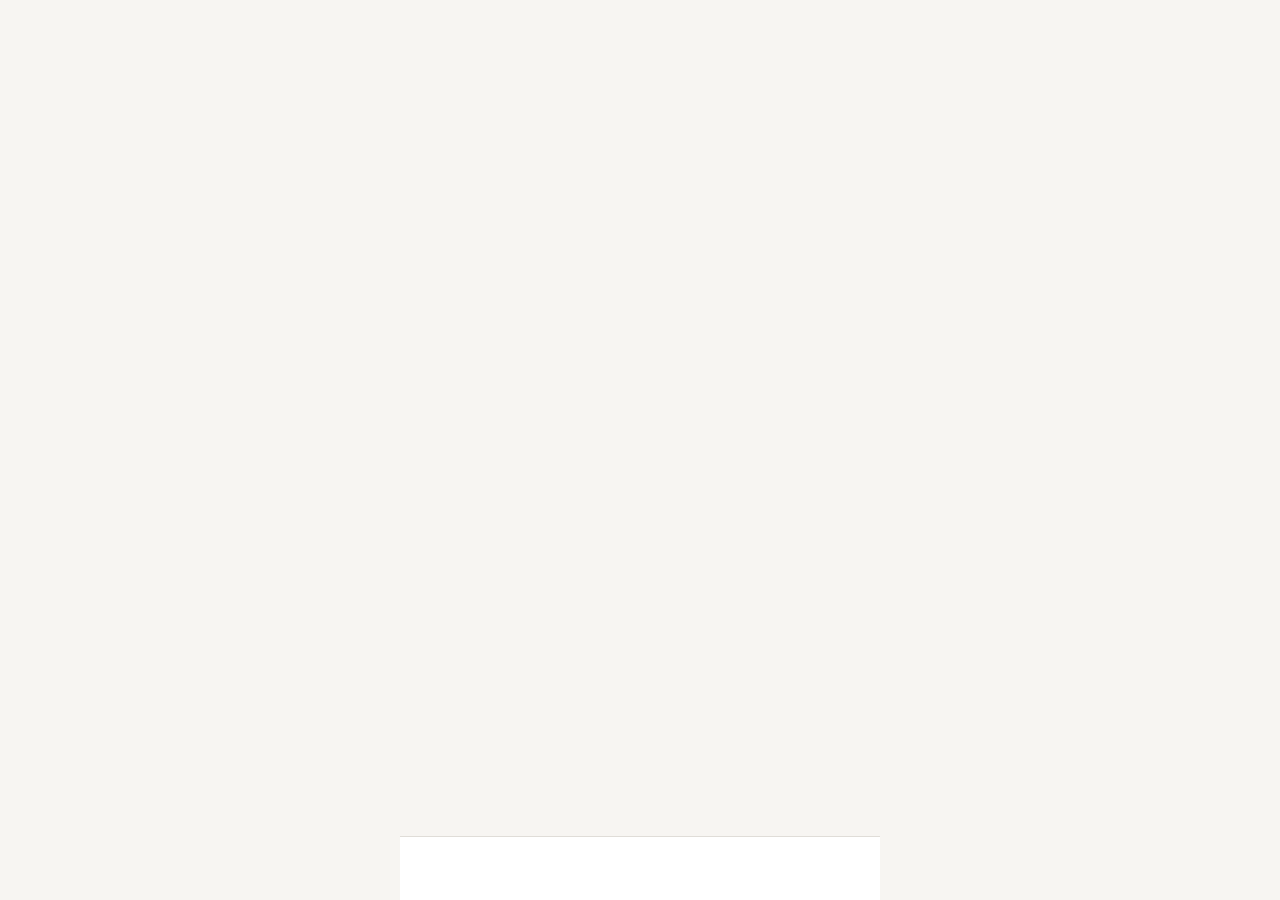
==== index.html @ 46a53cbb "Version 1 - actual code" ====
<!DOCTYPE html>
<html lang="sv" data-theme="light">
<head>
  <meta charset="UTF-8" />
  <meta name="viewport" content="width=device-width, initial-scale=1, viewport-fit=cover" />
  <meta name="theme-color" content="#2D6A4F" />
  <meta name="apple-mobile-web-app-capable" content="yes" />
  <meta name="apple-mobile-web-app-status-bar-style" content="default" />
  <meta name="apple-mobile-web-app-title" content="NGF Rörelse" />
  <meta name="description" content="Träningspass för Nynäshamns GF" />

  <title>NGF Rörelseapp</title>

  <!-- PWA -->
  <link rel="manifest" href="/manifest.json" />
  <link rel="apple-touch-icon" href="/icons/icon-192.png" />

  <!-- Styles -->
  <link rel="stylesheet" href="/css/app.css" />
</head>
<body>
  <div id="offline-banner" class="offline-banner hidden">Du är offline</div>
  <div id="app">
    <!-- Views are injected here -->
    <nav class="bottom-nav" id="bottom-nav"></nav>
  </div>

  <script type="module" src="/js/app.js"></script>
</body>
</html>
---- css/app.css ----
/* ── Reset ─────────────────────────────── */
*, *::before, *::after { box-sizing: border-box; margin: 0; padding: 0; }
html, body { height: 100%; font-size: 16px; }
body {
  font-family: -apple-system, 'DM Sans', 'Helvetica Neue', sans-serif;
  background: var(--bg);
  color: var(--text);
  line-height: 1.5;
  -webkit-font-smoothing: antialiased;
  transition: background 0.2s, color 0.2s;
}
button { font-family: inherit; cursor: pointer; }
a { color: inherit; }
input, textarea { font-family: inherit; }

/* ── Theme: Light (default) ─────────────── */
:root, [data-theme="light"] {
  --bg:           #F7F5F2;
  --surface:      #FFFFFF;
  --surface-alt:  #EDEBE7;
  --text:         #1A1A1A;
  --text-muted:   #6B6860;
  --accent:       #2D6A4F;
  --accent-text:  #FFFFFF;
  --border:       #E0DDD8;
  --shadow:       0 2px 12px rgba(0,0,0,0.07);
  --pill:         #E8F4EF;
  --pill-text:    #2D6A4F;
  --danger:       #D32F2F;
}

/* ── Theme: Dark ────────────────────────── */
[data-theme="dark"] {
  --bg:           #111110;
  --surface:      #1C1C1B;
  --surface-alt:  #252523;
  --text:         #F0EDE8;
  --text-muted:   #8A8880;
  --accent:       #4A9E7A;
  --accent-text:  #FFFFFF;
  --border:       #2E2D2B;
  --shadow:       0 2px 16px rgba(0,0,0,0.5);
  --pill:         #1E3D30;
  --pill-text:    #4A9E7A;
  --danger:       #EF5350;
}

/* ── Theme: Auto (follows system) ──────── */
@media (prefers-color-scheme: dark) {
  [data-theme="auto"] {
    --bg:           #111110;
    --surface:      #1C1C1B;
    --surface-alt:  #252523;
    --text:         #F0EDE8;
    --text-muted:   #8A8880;
    --accent:       #4A9E7A;
    --accent-text:  #FFFFFF;
    --border:       #2E2D2B;
    --shadow:       0 2px 16px rgba(0,0,0,0.5);
    --pill:         #1E3D30;
    --pill-text:    #4A9E7A;
    --danger:       #EF5350;
  }
}

/* ── Theme: Pink ────────────────────────── */
[data-theme="pink"] {
  --bg:           #FFF0F5;
  --surface:      #FFFFFF;
  --surface-alt:  #FFE4EF;
  --text:         #2A1420;
  --text-muted:   #8A5970;
  --accent:       #C2185B;
  --accent-text:  #FFFFFF;
  --border:       #F5C6D8;
  --shadow:       0 2px 12px rgba(194,24,91,0.08);
  --pill:         #FFE4EF;
  --pill-text:    #C2185B;
  --danger:       #D32F2F;
}

/* ── App shell ───────────────────────────── */
#app {
  max-width: 480px;
  margin: 0 auto;
  min-height: 100vh;
  display: flex;
  flex-direction: column;
  position: relative;
  overflow: hidden;
}

/* ── Views ───────────────────────────────── */
.view {
  flex: 1;
  overflow-y: auto;
  padding-bottom: 72px;
  animation: fadeIn 0.18s ease;
}
@keyframes fadeIn { from { opacity: 0; transform: translateY(6px); } to { opacity: 1; transform: none; } }

/* ── Header ──────────────────────────────── */
.app-header {
  padding: 10px 16px 12px;
  display: flex;
  align-items: center;
  justify-content: space-between;
  border-bottom: 1px solid var(--border);
  background: var(--surface);
  position: sticky;
  top: 0;
  z-index: 10;
}
.app-header h1 { font-size: 1.2rem; font-weight: 800; letter-spacing: -0.01em; }
.app-header .subtitle { font-size: 0.6rem; color: var(--text-muted); text-transform: uppercase; letter-spacing: 0.08em; }
.back-btn {
  background: none; border: none;
  font-size: 1.3rem; color: var(--text);
  padding: 0; line-height: 1;
}

/* ── Bottom nav ──────────────────────────── */
.bottom-nav {
  position: fixed;
  bottom: 0; left: 50%; transform: translateX(-50%);
  width: 100%; max-width: 480px;
  height: 64px;
  background: var(--surface);
  border-top: 1px solid var(--border);
  display: flex;
  align-items: center;
  justify-content: space-around;
  z-index: 20;
}
.nav-item {
  display: flex; flex-direction: column; align-items: center;
  gap: 2px; font-size: 0.6rem; font-weight: 500;
  color: var(--text-muted); cursor: pointer;
  padding: 6px 16px; border-radius: 10px;
  transition: all 0.15s;
}
.nav-item.active { font-weight: 700; color: var(--accent); background: var(--pill); }
.nav-item .nav-icon { font-size: 1.2rem; }

/* ── Cards ───────────────────────────────── */
.card {
  background: var(--surface);
  border-radius: 14px;
  padding: 12px;
  margin: 0 12px 10px;
  box-shadow: var(--shadow);
  border: 1px solid var(--border);
  cursor: pointer;
  transition: transform 0.1s;
}
.card:active { transform: scale(0.98); }

/* ── Section header ──────────────────────── */
.section-header {
  padding: 10px 12px 4px;
  display: flex; align-items: center; justify-content: space-between;
  cursor: pointer;
}
.section-label {
  font-size: 0.68rem; color: var(--text-muted);
  font-weight: 700; letter-spacing: 0.07em; text-transform: uppercase;
}
.section-toggle { font-size: 0.75rem; color: var(--text-muted); transition: transform 0.2s; }
.section-toggle.collapsed { transform: rotate(-90deg); }

/* ── Pass card ───────────────────────────── */
.pass-card { display: flex; justify-content: space-between; align-items: flex-start; }
.pass-card-left { display: flex; align-items: flex-start; gap: 8px; flex: 1; }
.pass-emoji { font-size: 1.3rem; margin-top: 2px; }
.pass-name { font-weight: 700; font-size: 0.88rem; margin-bottom: 3px; }
.pass-desc { font-size: 0.76rem; color: var(--text-muted); line-height: 1.5; margin-top: 4px; }
.pass-card-right { text-align: right; margin-left: 8px; flex-shrink: 0; }
.pass-time { font-size: 0.95rem; font-weight: 800; color: var(--accent); }
.pass-count { font-size: 0.62rem; color: var(--text-muted); }

/* ── Badges ──────────────────────────────── */
.badges { display: flex; gap: 4px; margin-top: 3px; flex-wrap: wrap; }
.badge {
  font-size: 0.65rem; font-weight: 600;
  padding: 2px 7px; border-radius: 20px;
}
.badge-muted { background: var(--surface-alt); color: var(--text-muted); }
.badge-accent { background: var(--pill); color: var(--pill-text); }
.fav-btn { background: none; border: none; font-size: 1rem; cursor: pointer; margin-top: 2px; }

/* ── Exercise row ────────────────────────── */
.exercise-row {
  display: flex; align-items: center; gap: 10px;
  padding: 10px 12px; margin: 0 12px 7px;
  background: var(--surface); border-radius: 12px;
  border: 1.5px solid var(--border); cursor: pointer;
  transition: border-color 0.15s;
}
.exercise-row:active { border-color: var(--accent); }
.exercise-num {
  width: 30px; height: 30px; border-radius: 9px;
  background: var(--pill); color: var(--pill-text);
  display: flex; align-items: center; justify-content: center;
  font-weight: 800; font-size: 0.82rem; flex-shrink: 0;
}
.exercise-name { font-weight: 600; font-size: 0.85rem; }
.exercise-val { font-size: 0.72rem; color: var(--text-muted); }
.exercise-arrow { color: var(--text-muted); font-size: 0.8rem; margin-left: auto; }

/* ── Toggle ──────────────────────────────── */
.toggle-row {
  display: flex; align-items: center; justify-content: space-between;
  margin: 6px 12px; padding: 9px 12px;
  background: var(--surface-alt); border-radius: 11px;
}
.toggle-label { font-size: 0.82rem; font-weight: 600; }
.toggle-switch {
  width: 40px; height: 22px; border-radius: 11px;
  background: var(--border); position: relative;
  cursor: pointer; transition: background 0.2s; flex-shrink: 0;
  border: none;
}
.toggle-switch.on { background: var(--accent); }
.toggle-knob {
  position: absolute; top: 2px; left: 2px;
  width: 18px; height: 18px; border-radius: 50%;
  background: #fff; transition: left 0.2s;
  box-shadow: 0 1px 3px rgba(0,0,0,0.2);
  pointer-events: none;
}
.toggle-switch.on .toggle-knob { left: 20px; }

/* ── Buttons ─────────────────────────────── */
.btn {
  border-radius: 11px; padding: 10px 18px;
  font-size: 0.88rem; font-weight: 700;
  border: none; transition: opacity 0.15s;
}
.btn:active { opacity: 0.8; }
.btn-primary { background: var(--accent); color: var(--accent-text); }
.btn-secondary { background: var(--surface-alt); color: var(--text); border: 1px solid var(--border); }
.btn-danger { background: var(--danger); color: #fff; }
.btn-full { width: 100%; }
.btn-row { display: flex; gap: 8px; padding: 12px; }

/* ── Progress bar ────────────────────────── */
.progress-bar {
  height: 3px; background: var(--border);
  margin: 0 12px;
}
.progress-fill {
  height: 100%; background: var(--accent);
  border-radius: 3px; transition: width 0.3s;
}

/* ── Timer circle ────────────────────────── */
.timer-wrap { text-align: center; padding: 8px 12px 0; }
.timer-circle {
  width: 84px; height: 84px; border-radius: 50%;
  border: 4px solid var(--accent);
  display: flex; flex-direction: column;
  align-items: center; justify-content: center;
  margin: 0 auto 14px;
  background: var(--surface);
}
.timer-num { font-size: 1.7rem; font-weight: 800; color: var(--accent); line-height: 1; }
.timer-label { font-size: 0.58rem; color: var(--text-muted); text-transform: uppercase; letter-spacing: 0.05em; }
.player-title { font-weight: 800; font-size: 1.15rem; margin-bottom: 3px; }
.player-val { font-size: 0.78rem; color: var(--text-muted); margin-bottom: 12px; }
.player-btns { display: flex; gap: 6px; justify-content: center; flex-wrap: wrap; }

/* ── Video container ─────────────────────── */
.video-container {
  margin: 12px;
  border-radius: 16px;
  overflow: hidden;
  background: var(--surface-alt);
  aspect-ratio: 16/9;
  display: flex; align-items: center; justify-content: center;
  border: 1px solid var(--border);
}
.video-container iframe { width: 100%; height: 100%; border: none; }
.video-placeholder { text-align: center; color: var(--text-muted); }
.video-placeholder .play-icon { font-size: 2.2rem; margin-bottom: 5px; }
.video-placeholder p { font-size: 0.78rem; }
.video-placeholder small { font-size: 0.68rem; opacity: 0.6; }
.video-offline { text-align: center; color: var(--text-muted); padding: 20px; font-size: 0.82rem; }

/* ── Pass detail ─────────────────────────── */
.pass-detail-hero { padding: 14px 12px 6px; text-align: center; }
.pass-detail-emoji { font-size: 2.4rem; margin-bottom: 3px; }
.pass-detail-meta { font-size: 0.68rem; color: var(--text-muted); margin-bottom: 5px; }
.pass-detail-desc { font-size: 0.8rem; color: var(--text-muted); line-height: 1.6; padding: 0 6px; }

/* ── Settings ────────────────────────────── */
.settings-group {
  margin: 0 12px 10px;
  background: var(--surface);
  border-radius: 14px;
  overflow: hidden;
  border: 1px solid var(--border);
}
.settings-row {
  display: flex; align-items: center; justify-content: space-between;
  padding: 12px 14px;
  border-bottom: 1px solid var(--border);
  cursor: pointer;
}
.settings-row:last-child { border-bottom: none; }
.settings-row-label { font-size: 0.88rem; font-weight: 500; }
.settings-row-value { font-size: 0.82rem; color: var(--text-muted); }
.settings-check { color: var(--accent); font-weight: 700; }
.settings-input-group {
  margin: 0 12px 10px;
  background: var(--surface);
  border-radius: 14px;
  padding: 12px 14px;
  border: 1px solid var(--border);
  display: flex; flex-direction: column; gap: 10px;
}
.settings-field label {
  font-size: 0.72rem; font-weight: 600;
  color: var(--text-muted); margin-bottom: 4px; display: block;
}
.settings-field input {
  width: 100%; background: var(--surface-alt);
  border: 1px solid var(--border); border-radius: 10px;
  padding: 9px 12px; font-size: 0.88rem; color: var(--text); outline: none;
}
.settings-danger { color: var(--danger) !important; }
.settings-arrow { color: var(--text-muted); }
.settings-info {
  padding: 14px; text-align: center;
  font-size: 0.68rem; color: var(--text-muted);
}
.settings-mailto { color: var(--accent); text-decoration: none; font-weight: 600; font-size: 0.78rem; }

/* ── History ─────────────────────────────── */
.history-card { display: flex; align-items: center; gap: 10px; cursor: default; }
.history-emoji { font-size: 1.3rem; }
.history-name { font-weight: 600; font-size: 0.85rem; }
.history-meta { font-size: 0.72rem; color: var(--text-muted); }
.history-done { background: var(--pill); color: var(--pill-text); }

/* ── Complete screen ─────────────────────── */
.complete-screen {
  flex: 1; display: flex; flex-direction: column;
  align-items: center; justify-content: center;
  padding: 32px; text-align: center;
}
.complete-icon { font-size: 3rem; margin-bottom: 12px; }
.complete-title { font-size: 1.4rem; font-weight: 800; margin-bottom: 6px; }
.complete-sub { font-size: 0.85rem; color: var(--text-muted); margin-bottom: 24px; line-height: 1.6; }

/* ── Empty state ─────────────────────────── */
.empty-state {
  padding: 24px 16px; text-align: center;
  color: var(--text-muted); font-size: 0.82rem; line-height: 1.6;
}

/* ── Greeting ────────────────────────────── */
.greeting { font-size: 1.1rem; font-weight: 800; letter-spacing: -0.01em; }
.greeting-sub { font-size: 0.6rem; color: var(--text-muted); text-transform: uppercase; letter-spacing: 0.08em; }

/* ── Exercise detail ─────────────────────── */
.exercise-detail { padding: 0 12px; }
.exercise-detail-name { font-weight: 800; font-size: 1.15rem; margin-bottom: 4px; }
.exercise-detail-desc {
  font-size: 0.82rem; color: var(--text-muted); line-height: 1.7;
  background: var(--surface); padding: 12px; border-radius: 11px;
  border: 1px solid var(--border); margin-top: 10px;
}

/* ── Dropdown ────────────────────────────── */
.dropdown { position: relative; }
.dropdown-trigger {
  display: flex; align-items: center; justify-content: space-between;
  background: var(--surface-alt); border: 1px solid var(--border);
  border-radius: 10px; padding: 9px 12px; cursor: pointer;
  font-size: 0.88rem; font-weight: 500; color: var(--text);
  width: 100%;
}
.dropdown-arrow { font-size: 0.72rem; color: var(--text-muted); transition: transform 0.2s; }
.dropdown-arrow.open { transform: rotate(180deg); }
.dropdown-menu {
  position: absolute; top: calc(100% + 4px); left: 0; right: 0;
  background: var(--surface); border: 1px solid var(--border);
  border-radius: 10px; box-shadow: var(--shadow); z-index: 50; overflow: hidden;
}
.dropdown-item {
  padding: 10px 12px; font-size: 0.88rem; cursor: pointer;
  border-bottom: 1px solid var(--border);
  display: flex; align-items: center; justify-content: space-between;
  transition: background 0.1s;
}
.dropdown-item:last-child { border-bottom: none; }
.dropdown-item.selected { background: var(--pill); color: var(--pill-text); font-weight: 700; }
.dropdown-item:not(.selected):hover { background: var(--surface-alt); }

/* ── Modal ───────────────────────────────── */
.modal-overlay {
  position: fixed; inset: 0;
  background: rgba(0,0,0,0.5);
  display: flex; align-items: center; justify-content: center;
  z-index: 100; padding: 16px;
}
.modal {
  background: var(--surface); border-radius: 16px;
  padding: 20px; width: 100%; max-width: 320px;
  text-align: center;
}
.modal-title { font-weight: 700; font-size: 1rem; margin-bottom: 8px; }
.modal-body { font-size: 0.82rem; color: var(--text-muted); margin-bottom: 16px; line-height: 1.5; }
.modal-btns { display: flex; gap: 8px; }

/* ── Offline banner ──────────────────────── */
.offline-banner {
  background: #E65100; color: #fff;
  text-align: center; padding: 6px;
  font-size: 0.75rem; font-weight: 600;
}

/* ── Utilities ───────────────────────────── */
.hidden { display: none !important; }
.spacer { flex: 1; }
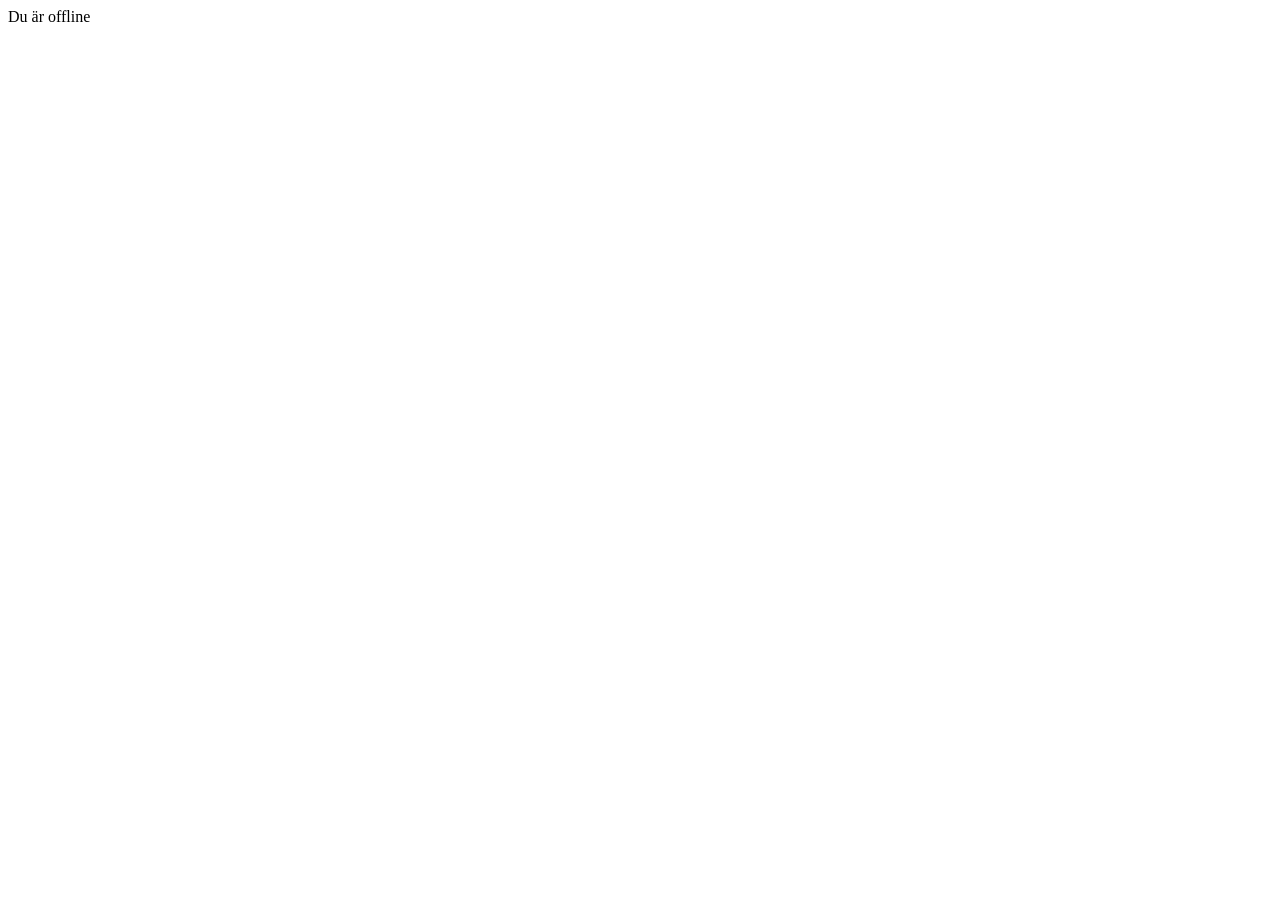
==== commit c386c9da: "fixed relative links" ====
--- a/index.html
+++ b/index.html
@@ -9,14 +9,16 @@
   <meta name="apple-mobile-web-app-title" content="NGF Rörelse" />
   <meta name="description" content="Träningspass för Nynäshamns GF" />
 
+  <base href="/ngf-rorelseapp/" />
+
   <title>NGF Rörelseapp</title>
 
   <!-- PWA -->
-  <link rel="manifest" href="/manifest.json" />
-  <link rel="apple-touch-icon" href="/icons/icon-192.png" />
+  <link rel="manifest" href="manifest.json" />
+  <link rel="apple-touch-icon" href="icons/icon-192.png" />
 
   <!-- Styles -->
-  <link rel="stylesheet" href="/css/app.css" />
+  <link rel="stylesheet" href="css/app.css" />
 </head>
 <body>
   <div id="offline-banner" class="offline-banner hidden">Du är offline</div>
@@ -25,6 +27,6 @@
     <nav class="bottom-nav" id="bottom-nav"></nav>
   </div>
 
-  <script type="module" src="/js/app.js"></script>
+  <script type="module" src="js/app.js"></script>
 </body>
 </html>
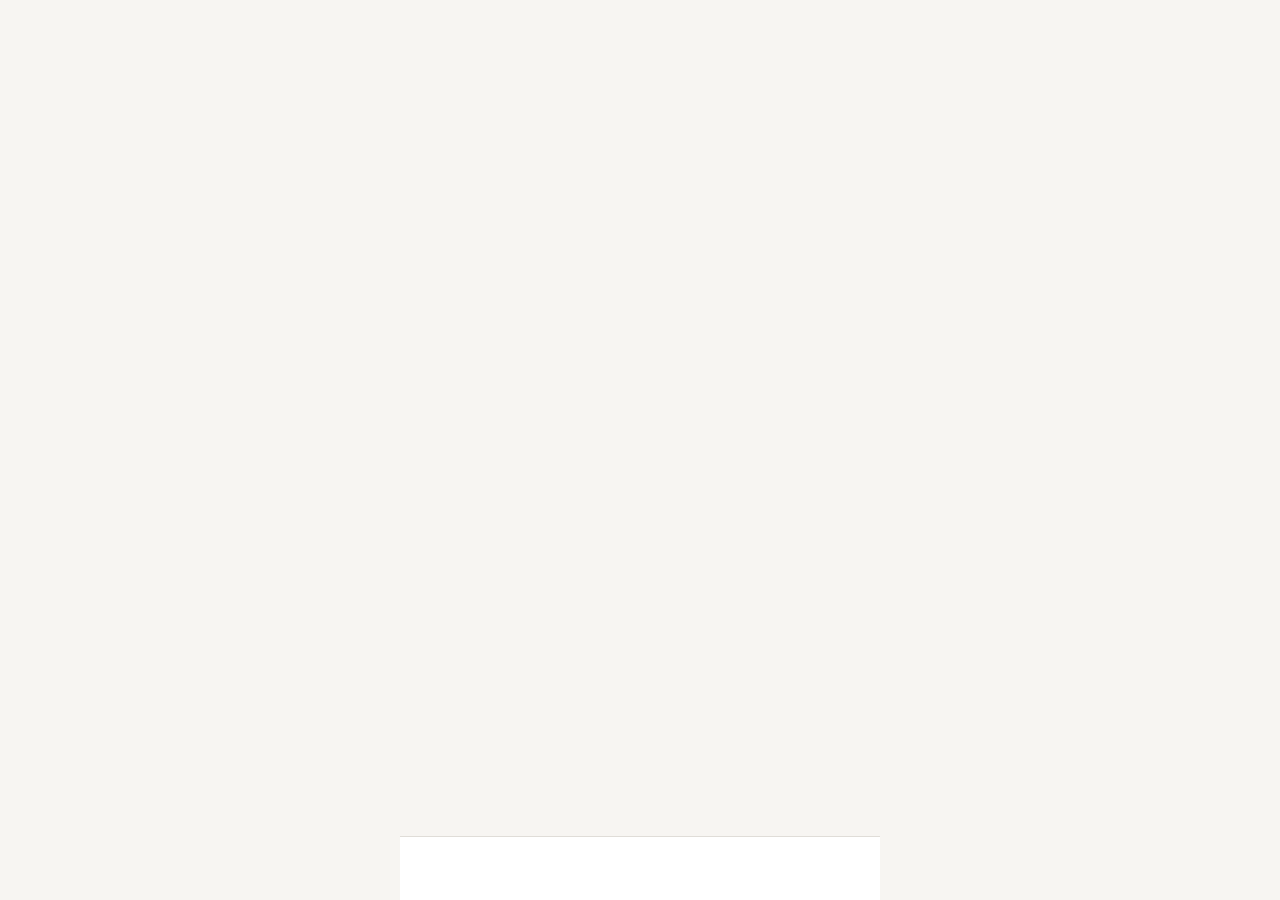
==== commit 1089e464: "omfg" ====
--- a/index.html
+++ b/index.html
@@ -8,8 +8,6 @@
   <meta name="apple-mobile-web-app-status-bar-style" content="default" />
   <meta name="apple-mobile-web-app-title" content="NGF Rörelse" />
   <meta name="description" content="Träningspass för Nynäshamns GF" />
-
-  <base href="/ngf-rorelseapp/" />
 
   <title>NGF Rörelseapp</title>
 
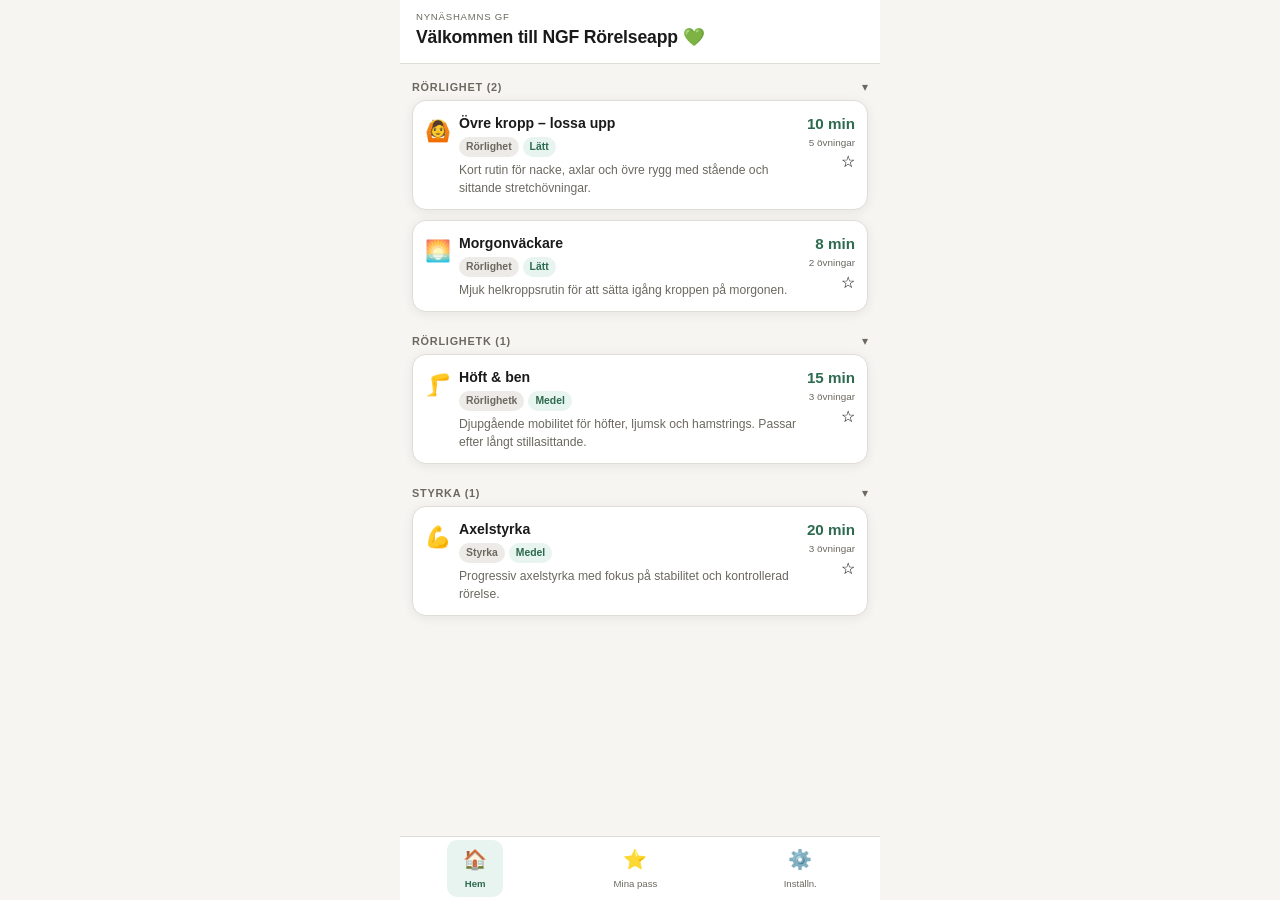
==== commit 36aa319e: "woops" ====
--- a/index.html
+++ b/index.html
@@ -4,7 +4,7 @@
   <meta charset="UTF-8" />
   <meta name="viewport" content="width=device-width, initial-scale=1, viewport-fit=cover" />
   <meta name="theme-color" content="#2D6A4F" />
-  <meta name="apple-mobile-web-app-capable" content="yes" />
+  <meta name="mobile-web-app-capable" content="yes" />
   <meta name="apple-mobile-web-app-status-bar-style" content="default" />
   <meta name="apple-mobile-web-app-title" content="NGF Rörelse" />
   <meta name="description" content="Träningspass för Nynäshamns GF" />
